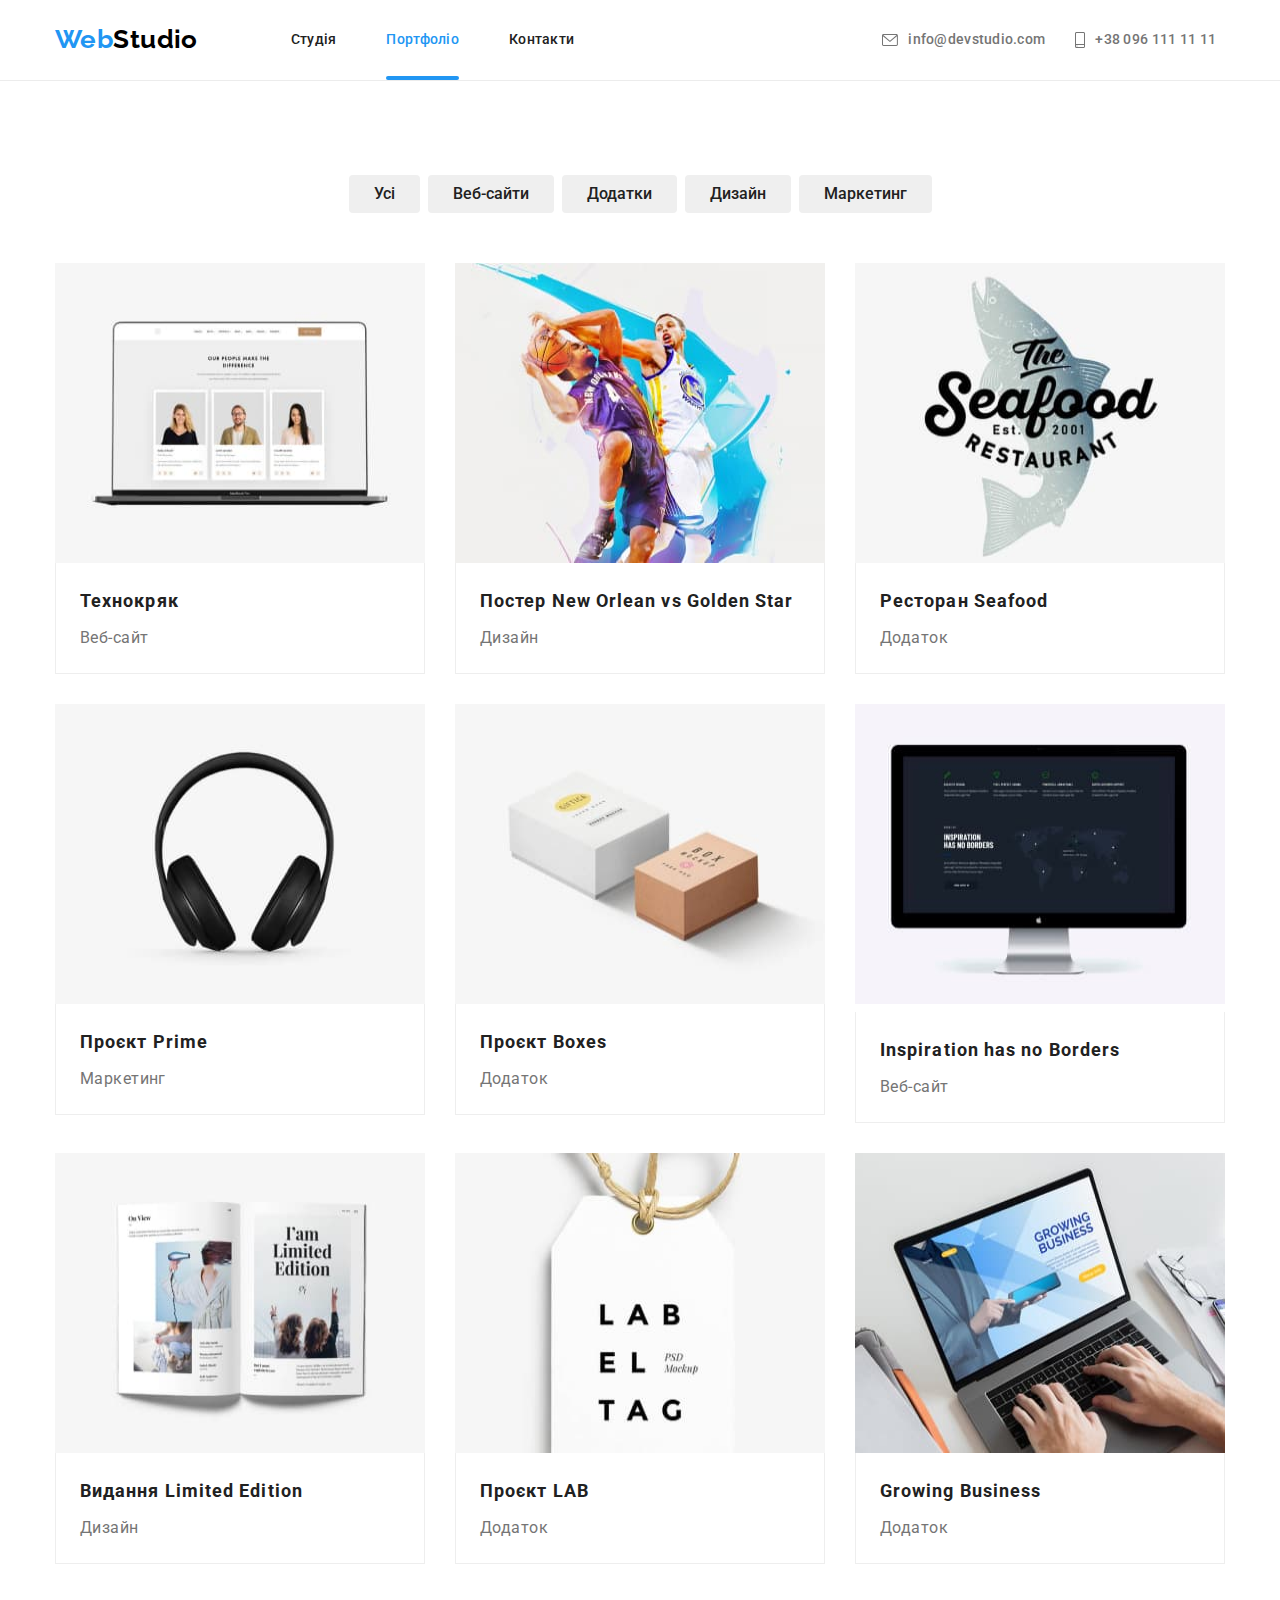
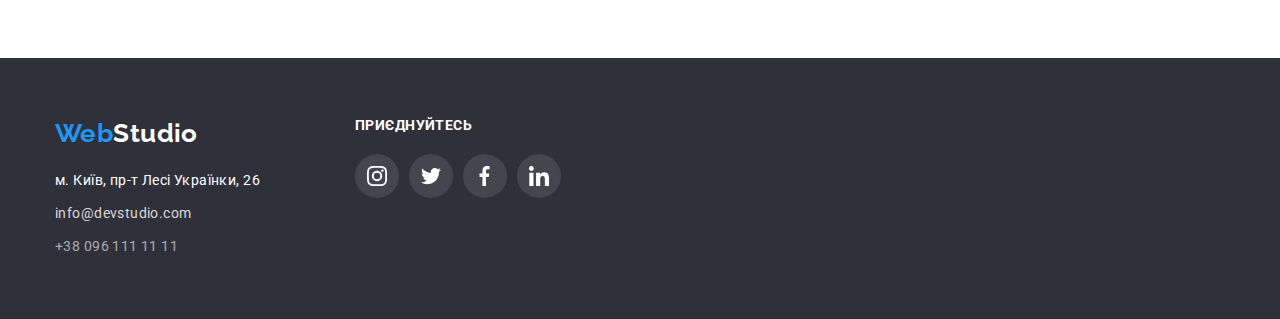
==== portfolio.html @ 81629dce "copy hw5" ====
<!DOCTYPE html>
<html lang="uk">
  <head>
    <meta charset="UTF-8" />
    <meta http-equiv="X-UA-Compatible" content="IE=edge" />
    <meta name="viewport" content="width=device-width, initial-scale=1.0" />
    <title>Портфоліо</title>
    <link
      rel="stylesheet"
      href="https://cdnjs.cloudflare.com/ajax/libs/modern-normalize/1.1.0/modern-normalize.min.css"
    />
    <link rel="stylesheet" href="./css/styles.css" />
    <link rel="preconnect" href="https://fonts.googleapis.com" />
    <link rel="preconnect" href="https://fonts.gstatic.com" crossorigin />
    <link
      href="https://fonts.googleapis.com/css2?family=Raleway:wght@700&family=Roboto:wght@400;500;700;900&display=swap"
      rel="stylesheet"
    />
  </head>
  <body>
    <header class="main-header">
      <div class="container header">
        <a href="./index.html" class="logo link">
          <span class="accent">Web</span>Studio</a
        >
        <nav>
          <ul class="site-nav list">
            <li class="site--nav-item">
              <a href="./index.html" class="link">Студія</a>
            </li>
            <li class="site--nav-item">
              <a href="./portfolio.html" class="link current">Портфоліо</a>
            </li>
            <li class="site--nav-item">
              <a href="#" class="link">Контакти</a>
            </li>
          </ul>
        </nav>
        <ul class="contact-list list">
          <li class="contact-list-item">
            <a href="mailto:info@devstudio.com" class="link contact-link">
              <svg  class="contact-icon"  width="16" height="12" >
                <use href="./images/symbol-defs.svg#icon-envelope"></use>
               </svg>
               info@devstudio.com</a
            >
          </li>
          <li class="contact-list-item">
            <a href="tel:+380961111111" class="link contact-link">
              <svg class="contact-icon" width="10" height="16">
                <use href="./images/symbol-defs.svg#icon-smartphone"></use>
               </svg>
               +38 096 111 11 11</a>
          </li>
        </ul>
      </div>
    </header>

    <!------- main content ---------->

    <main>
      <section class="section">
        <div class="container">
          <h1 class="visually-hidden">Портфоліо</h1>
          <ul class="list filter">
            <li class="filter-item">
              <button class="filter-button" type="button">Усі</button>
            </li>
            <li class="filter-item">
              <button class="filter-button" type="button">Веб-сайти</button>
            </li>
            <li class="filter-item">
              <button class="filter-button" type="button">Додатки</button>
            </li>
            <li class="filter-item">
              <button class="filter-button" type="button">Дизайн</button>
            </li>
            <li class="filter-item">
              <button class="filter-button" type="button">Маркетинг</button>
            </li>
          </ul>
          <ul class="list portfolio">
            <li class="portfolio-item">
              <a href="#" class="link">
                  <div class="overlay">
                    <img
                      class="portfolio-photo"
                      src=".//images/img.jpg"
                      alt="Технокряк"
                      width="370"
                      height="300"/>

                      <p class="overlay-text">Ресурс пропонує комплексні пропозиції з різним рівнем функціоналу та сервісів. Все це дозволить відвідувачу отримати вичерпні відомості про компанію чи приватну особу.</p>
                  </div>
                <div class="border">
                  <h2 class="name">Технокряк</h2>
                  <p class="form">Веб-сайт</p>
                </div></a>
            </li>
            <li class="portfolio-item">
              <a href="#" class="link">
                <div class="overlay">
                  <img
                    class="portfolio-photo"
                    src="./images/img(1).jpg"
                    alt="Постер з баскетболістами"
                    width="370"
                    height="300"/>
                    <p class="overlay-text">Lorem ipsum dolor sit amet consectetur adipisicing elit. Id alias, officiis eaque accusantium autem vitae optio, expedita laborum quaerat odit tempora dolores rerum nemo dolorum eos inventore aut. Animi, similique!</p>
                </div>

                <div class="border">
                  <h2 class="name">Постер New Orlean vs Golden Star</h2>
                  <p class="form">Дизайн</p>
                </div></a
              >
            </li>
            <li class="portfolio-item">
              <a href="#" class="link">
                <div class="overlay">
                  <img
                    class="portfolio-photo"
                    src="./images/img(2).jpg"
                    alt="Логотип з рибою"
                    width="370"
                    height="300"/>
                    <p class="overlay-text">Lorem ipsum dolor sit amet consectetur adipisicing elit. Id alias, officiis eaque accusantium autem vitae optio, expedita laborum quaerat odit tempora dolores rerum nemo dolorum eos inventore aut. Animi, similique!</p>

                </div>
                <div class="border">
                  <h2 class="name">Ресторан Seafood</h2>
                  <p class="form">Додаток</p>
                </div></a>
            </li>
            <li class="portfolio-item">
              <a href="#" class="link">
                <div class="overlay">
                  <img
                    class="portfolio-photo"
                    src="./images/img(3).jpg"
                    alt="Навушники"
                    width="370"
                    height="300"/>
                    <p class="overlay-text">Lorem ipsum dolor sit amet consectetur adipisicing elit. Id alias, officiis eaque accusantium autem vitae optio, expedita laborum quaerat odit tempora dolores rerum nemo dolorum eos inventore aut. Animi, similique!</p>
                </div>

                <div class="border">
                  <h2 class="name">Проєкт Prime</h2>
                  <p class="form">Маркетинг</p>
                </div></a>
            </li>
            <li class="portfolio-item">
              <a href="#" class="link">
                <div class="overlay">
                  <img
                    class="portfolio-photo"
                    src="./images/img(4).jpg"
                    alt="Дві коробки"
                    width="370"
                    height="300"/>
                    <p class="overlay-text">Lorem ipsum dolor sit amet consectetur adipisicing elit. Id alias, officiis eaque accusantium autem vitae optio, expedita laborum quaerat odit tempora dolores rerum nemo dolorum eos inventore aut. Animi, similique!</p>
                </div>
                <div class="border">
                  <h2 class="name">Проєкт Boxes</h2>
                  <p class="form">Додаток</p>
                </div></a>
            </li>
            <li class="portfolio-item">
              <a href="#" class="link">
                <div class="overlay">
                  <img
                    class="portfoliio-photo"
                    src="./images/img(5).jpg"
                    alt="Монітор"
                    width="370"
                    height="300"/>
                    <p class="overlay-text">Lorem ipsum dolor sit amet consectetur adipisicing elit. Id alias, officiis eaque accusantium autem vitae optio, expedita laborum quaerat odit tempora dolores rerum nemo dolorum eos inventore aut. Animi, similique!</p>
                </div>
                <div class="border">
                  <h2 class="name">Inspiration has no Borders</h2>
                  <p class="form">Веб-сайт</p>
                </div></a
              >
            </li>
            <li class="portfolio-item">
              <a href="#" class="link">
                <div class="overlay">
                  <img
                    class="portfolio-photo"
                    src="./images/img(6).jpg"
                    alt="Журнал"
                    width="370"
                    height="300"/>
                    <p class="overlay-text">Lorem ipsum dolor sit amet consectetur adipisicing elit. Id alias, officiis eaque accusantium autem vitae optio, expedita laborum quaerat odit tempora dolores rerum nemo dolorum eos inventore aut. Animi, similique!</p>
                </div>
                <div class="border">
                  <h2 class="name">Видання Limited Edition</h2>
                  <p class="form">Дизайн</p>
                </div></a
              >
            </li>
            <li class="portfolio-item">
              <a href="#" class="link">
                <div class="overlay">
                  <img
                    class="portfolio-photo"
                    src="./images/img(7).jpg"
                    alt="Лейбл"
                    width="370"
                    height="300"
                  />
                  <p class="overlay-text">Lorem ipsum dolor sit amet consectetur adipisicing elit. Id alias, officiis eaque accusantium autem vitae optio, expedita laborum quaerat odit tempora dolores rerum nemo dolorum eos inventore aut. Animi, similique!</p>
                </div>
                <div class="border">
                  <h2 class="name">Проєкт LAB</h2>
                  <p class="form">Додаток</p>
                </div></a
              >
            </li>
            <li class="portfolio-item">
              <a href="#" class="link">
                <div class="overlay">
                  <img
                    class="portfolio-photo"
                    src="./images/img(8).jpg"
                    alt="Ноутбук"
                    width="370"
                    height="300"
                  />
                  <p class="overlay-text">Lorem ipsum dolor sit amet consectetur adipisicing elit. Id alias, officiis eaque accusantium autem vitae optio, expedita laborum quaerat odit tempora dolores rerum nemo dolorum eos inventore aut. Animi, similique!</p>
                </div>
                <div class="border">
                  <h2 class="name">Growing Business</h2>
                  <p class="form">Додаток</p>
                </div></a
              >
            </li>
          </ul>
        </div>
      </section>
    </main>
    <!-- footer -->
    <footer class="footer">
      <div class="container footer-container">
       <div class="address-block">
          <a href="./index.html" class="link logo-second"
            ><span class="accent">Web</span>Studio</a
          >
          <address>
            <ul class="address-list list">
              <li>
                <a
                  href="https://goo.gl/maps/CPtrU1FHBa2aNyZL9"
                  target="_blank"
                  rel="noopener noreferrer"
                  class="address link"
                  >м. Київ, пр-т Лесі Українки, 26</a
                >
              </li>
              <li>
                <a href="mailto:info@devstudio.com" class="mail link"
                  >info@devstudio.com</a
                >
              </li>
              <li>
                <a href="tel:+380961111111" class="tel link">+38 096 111 11 11</a>
              </li>
            </ul>
          </address>
       </div>
       <div class="join">
        <span class="join-us">ПРИЄДНУЙТЕСЬ</span>
        <ul class="list join-list">
          <li> <a class="join-link" href=""> <svg width="20" height="20">
            <use href="./images/symbol-defs.svg#icon-instagram2"></use>
          </svg></a></li>
          <li> <a class="join-link" href=""> <svg width="20" height="20">
            <use href="./images/symbol-defs.svg#icon-twitter2"></use>
          </svg></a></li>
          <li> <a class="join-link" href=""> <svg width="20" height="20">
            <use href="./images/symbol-defs.svg#icon-facebook2"></use>
          </svg></a></li>
          <li> <a class="join-link" href=""> <svg width="20" height="20">
            <use href="./images/symbol-defs.svg#icon-linkedin2"></use>
          </svg></a></li>
        </ul>
       </div>
      </div>
    </footer>
  </body>
</html>
---- css/styles.css ----
:root {
  --primary-text-color: #757575;
  --title-text-color: #212121;
  --accent-color: #2196f3;
  --hover-button-color: #188ce8;
  --primary-white-color: #ffffff;
  --background-color: #f5f5f5;
  --black-for-logo: #000000;
  --mail-color: #d9d9d9;
  --tel-color: rgba(255, 255, 255, 0.6);
  --button-color: #f5f4fa;
  --background-footer-color: #2f303a;
  --border-color: #eeeeee;
  --hero-background: #c4c4c4;
  --backrgound-link-footer: rgba(255, 255, 255, 0.1);
  --icons-color: #afb1b8;
}
/* general */
body {
  background-color: var(--primary-white-color);
  color: var(--primary-text-color);
  font-family: "Roboto", "Verdana", "Tahoma", sans-serif;
  font-style: normal;
  font-size: 14px;
  line-height: 1.71;
  letter-spacing: 0.03em;
}
h1,
h2,
h3,
p {
  margin-top: 0;
  margin-bottom: 0;
}
.list {
  list-style: none;
  margin: 0;
  padding: 0;
}
.link {
  text-decoration: none;
}
.container {
  width: 1200px;
  padding-left: 15px;
  padding-right: 15px;
  margin-left: auto;
  margin-right: auto;
}
.section {
  padding-top: 94px;
  padding-bottom: 94px;
}
/* -----------header------------- */

.container.header {
  display: flex;
  align-items: center;
}
.main-header {
  border-bottom: 1px solid #ececec;
}
.logo {
  display: flex;
  color: var(--black-for-logo);
  font-family: "Raleway", "Roboto", sans-serif;
  font-weight: 700;
  font-size: 26px;
  line-height: 1.2;
  margin-right: 93px;
}
.accent {
  color: var(--accent-color);
}

/* site-nav */
.site-nav {
  display: flex;
}
.site--nav-item {
  position: relative;
}
.site--nav-item:not(:last-child) {
  margin-right: 50px;
}
.site-nav .link {
  display: block;
  color: var(--title-text-color);
  font-weight: 500;
  line-height: 1.14;
  letter-spacing: 0.02em;
  padding-top: 32px;
  padding-bottom: 32px;
  transition-property: color;
  transition-duration: 250ms;
  transition-timing-function: cubic-bezier(0.4, 0, 0.2, 1);
}

.site-nav .link:hover,
.site-nav .link:focus {
  color: var(--accent-color);
}
/* contacts */
.contact-list {
  display: flex;
  margin-left: 308px;

  align-items: center;
}

.contact-list-item:not(:last-child) {
  margin-right: 30px;
}
.contact-link {
  display: flex;
  align-items: center;
  color: var(--primary-text-color);
  font-weight: 500;
  line-height: 1.14;
  letter-spacing: 0.02em;
  padding-top: 32px;
  padding-bottom: 32px;
  transition-property: color;
  transition-duration: 250ms;
  transition-timing-function: cubic-bezier(0.4, 0, 0.2, 1);
}

.contact-link:hover,
.contact-link:focus {
  color: var(--accent-color);
}

.contact-icon {
  margin-right: 10px;
  fill: currentColor;
}

.site-nav .current {
  color: var(--accent-color);
}

.current::after {
  content: "";
  position: absolute;
  width: 100%;
  height: 4px;
  border-radius: 2px;
  background-color: var(--accent-color);
  left: 0;
  bottom: 0;
}

/* footer */
.footer {
  background-color: var(--background-footer-color);
  padding-top: 60px;
  padding-bottom: 60px;
}
.footer-container {
  display: flex;
}
.logo-second {
  display: block;
  color: var(--primary-white-color);
  font-family: "Raleway", "Roboto", sans-serif;
  font-weight: 700;
  font-size: 26px;
  line-height: 1.2;
  margin-bottom: 20px;
}
.accent {
  color: var(--accent-color);
}
.address-list {
  font-style: normal;
}
.address-list .address {
  display: block;
  color: var(--primary-white-color);
  margin-bottom: 9px;
}

.address-list .mail {
  display: block;
  color: var(--mail-color);
  margin-bottom: 9px;
}
.address-list .tel {
  color: var(--tel-color);
}
.address,
.mail,
.tel {
  transition-property: color;
  transition-duration: 250ms;
  transition-timing-function: cubic-bezier(0.4, 0, 0.2, 1);
}
.address:hover,
.address:focus,
.mail:hover,
.mail:focus,
.tel:hover,
.tel:focus {
  color: var(--accent-color);
}

.join {
  margin-left: 95px;
}
.join-us {
  display: block;
  font-weight: 700;
  font-size: 14px;
  line-height: 1.14;
  letter-spacing: 0.03em;
  margin-bottom: 40px;
  color: var(--primary-white-color);
  margin-bottom: 20px;
}
.join-list {
  display: flex;
  gap: 10px;
}

.join-link {
  display: flex;
  align-items: center;
  justify-content: center;
  width: 44px;
  height: 44px;
  background-color: var(--backrgound-link-footer);
  border-radius: 50%;
  transition-property: background-color;
  transition-duration: 250ms;
  transition-timing-function: cubic-bezier(0.4, 0, 0.2, 1);
}

.join-link:hover,
.join-link:focus {
  background-color: var(--accent-color);
}
/* main page */

/* hero */
.section.hero {
  max-width: 1600px;
  padding-top: 200px;
  padding-bottom: 200px;
  background-image: linear-gradient(
      rgba(47, 48, 58, 0.4),
      rgba(47, 48, 58, 0.4)
    ),
    url(../images/herobackgroun.jpg);
  background-repeat: no-repeat;
  background-position: 50% 50%;
  background-color: var(--hero-background);
  margin-left: auto;
  margin-right: auto;
  background-size: cover;
}

.hero {
  text-align: center;
}

.hero-title {
  margin-bottom: 30px;
  width: 696px;
  margin-left: auto;
  margin-right: auto;
  color: var(--primary-white-color);
  font-weight: 900;
  font-size: 44px;
  line-height: 1.36;
  text-align: center;
  letter-spacing: 0.06em;
  text-transform: uppercase;
}
.button {
  padding: 10px 32px;
  color: var(--primary-white-color);
  background-color: var(--accent-color);
  box-shadow: 0px 4px 4px rgba(0, 0, 0, 0.15);
  border-radius: 4px;
  border-color: var(--accent-color);
  font-weight: 700;
  font-size: 16px;
  line-height: 1.88;
  text-align: center;
  letter-spacing: 0.06em;
  cursor: pointer;
  transition-property: background-color;
  transition-duration: 250ms;
  transition-timing-function: cubic-bezier(0.4, 0, 0.2, 1);
}
.button:hover,
.button:focus {
  background-color: var(--hover-button-color);
}

/* advances */
.advances-list.list {
  display: flex;
}
.advances-list .list-item:not(:last-child) {
  margin-right: 30px;
}
.visually-hidden {
  position: absolute;
  white-space: nowrap;
  width: 1px;
  height: 1px;
  overflow: hidden;
  border: 0;
  padding: 0;
  clip: rect(0 0 0 0);
  clip-path: inset(50%);
  margin: -1px;
}

.advances-icon {
  display: flex;
  background-color: var(--button-color);
  width: 270px;
  height: 120px;
  align-items: center;
  justify-content: center;
  margin-bottom: 30px;
}
.caption {
  color: var(--title-text-color);
  font-weight: 700;
  line-height: 1.14;
  margin-bottom: 10px;
}

/* our work */
.section.work {
  padding-top: 0px;
}
.work-list {
  display: flex;
}
.work-list-item:not(:last-child) {
  margin-right: 30px;
}
/* .work-list-item {
  list-style: none;
} */
.work-title,
.team-title,
.clients-title {
  color: var(--title-text-color);
  font-weight: 700;
  font-size: 36px;
  line-height: 1.17;
  text-align: center;
  margin-bottom: 50px;
}
.img {
  display: block;
}
.name-photo-thumb {
  position: relative;
  display: block;
}

.name-photo {
  position: absolute;
  left: 0;
  bottom: 0;
  display: flex;
  justify-content: center;
  align-items: center;
  width: 370px;
  height: 70px;
  background-color: rgba(47, 48, 58, 0.8);
}
.name-photo-text {
  font-weight: 700;
  font-size: 14px;
  line-height: 1.14;
  text-align: center;
  letter-spacing: 0.03em;
  color: rgba(255, 255, 255, 1);
}

/* team */
.team {
  background-color: var(--button-color);
}
.team-list {
  display: flex;
}
.team-list-item {
  background-color: var(--primary-white-color);
  box-shadow: 0px 1px 3px rgba(0, 0, 0, 0.12), 0px 1px 1px rgba(0, 0, 0, 0.14),
    0px 2px 1px rgba(0, 0, 0, 0.2);
  border-radius: 0px 0px 4px 4px;
}
.team-list-item:not(:last-child) {
  margin-right: 30px;
}
.team-photo {
  margin-bottom: 30px;
}
.employee {
  color: var(--title-text-color);
  font-weight: 500;
  font-size: 16px;
  line-height: 1.19;
  text-align: center;
  margin-bottom: 10px;
}
.post {
  margin-bottom: 16px;
  font-size: 16px;
  line-height: 1.19;
  text-align: center;
}

.employee-link {
  display: flex;
  align-items: center;
  justify-content: center;
  width: 44px;
  height: 44px;
  /* background-color: teal; */
  color: var(--icons-color);
  border-radius: 50%;
  margin-bottom: 30px;
  transition: background-color 250ms cubic-bezier(0.4, 0, 0.2, 1),
    color 250ms cubic-bezier(0.4, 0, 0.2, 1);
}
.employee-link:hover {
  background-color: var(--accent-color);
  color: var(--primary-white-color);
}

.employee-icons {
  display: flex;
  align-items: center;
  justify-content: center;
  gap: 10px;
}
.employee-social-icon {
  fill: currentColor;
}

/* ------------------CLIENTS------- */
.clients-title {
  margin-bottom: 50px;
}

.clients-list {
  display: flex;
  gap: 30px;
}
.clients-links {
  display: flex;
  justify-content: center;
  align-items: center;
  min-height: 92px;
  width: 170px;
  color: var(--icons-color);
  border-radius: 4px;
  border: 1px solid var(--icons-color);
  transition: border 250ms cubic-bezier(0.4, 0, 0.2, 1),
    color 250ms cubic-bezier(0.4, 0, 0.2, 1);
}

.clients-links:hover,
.clients-links:focus {
  color: var(--accent-color);
  border: 1px solid var(--accent-color);
}
.clients-icon {
  fill: currentColor;
}

/*--------------------------portfolio page------------------- */

.filter {
  display: flex;
  justify-content: center;
  margin-bottom: 50px;
}
.filter-button {
  padding: 6px 25px 6px 25px;
}
.filter-item:not(:last-child) {
  margin-right: 8px;
}
.filter-button {
  color: var(--title-text-color);
  font-family: "Roboto", sans-serif;
  font-style: normal;
  font-weight: 500;
  font-size: 16px;
  line-height: 1.62;
  border: none;
  cursor: pointer;
  border-radius: 4px;
  transition: background-color 250ms cubic-bezier(0.4, 0, 0.2, 1),
    color 250ms cubic-bezier(0.4, 0, 0.2, 1),
    box-shadow 250ms cubic-bezier(0.4, 0, 0.2, 1),
    border-radius 250ms cubic-bezier(0.4, 0, 0.2, 1);
}

.filter-button:hover,
.filter-button:focus {
  background-color: var(--accent-color);
  color: var(--primary-white-color);
  box-shadow: 0px 3px 1px rgba(0, 0, 0, 0.1), 0px 1px 2px rgba(0, 0, 0, 0.08),
    0px 2px 2px rgba(0, 0, 0, 0.12);
  border-radius: 4px;
}
.portfolio {
  display: flex;
  flex-wrap: wrap;
}
.portfolio-item {
  position: relative;
}
.overlay {
  position: relative;
  overflow: hidden;
}
.overlay-text {
  position: absolute;
  width: 100%;
  height: 100%;
  top: 0;
  left: 0;
  padding: 63px 24px;
  background-color: rgba(33, 150, 243, 0.9);
  transform: translateY(100%);
  transition: transform 250ms cubic-bezier(0.4, 0, 0.2, 1);
  color: var(--primary-white-color);
  font-size: 18px;
  line-height: 1.56;
  letter-spacing: 0.03em;
}
.portfolio-item:hover .overlay-text {
  transform: translateY(0);
}
/* .overlay-text {
  font-weight: 400;
  font-size: 18px;
  line-height: 1.56;
  letter-spacing: 0.03em;
  color: var(--primary-white-color);
 
} */

.portfolio-item {
  margin-right: 30px;
  margin-bottom: 30px;
  transition: box-shadow 250ms cubic-bezier(0.4, 0, 0.2, 1);
}
.portfolio-item:hover,
.portfolio-item:focus {
  box-shadow: 0px 1px 1px rgba(0, 0, 0, 0.12), 0px 4px 4px rgba(0, 0, 0, 0.06),
    1px 4px 6px rgba(0, 0, 0, 0.16);
}
.portfolio-photo {
  display: block;
}
.border {
  padding-top: 20px;
  border-right: 1px solid var(--border-color);
  border-bottom: 1px solid var(--border-color);
  border-left: 1px solid var(--border-color);
}
.portfolio-item:nth-child(3n) {
  margin-right: 0;
}
.portfolio-item:nth-last-child(-n + 3) {
  margin-bottom: 0;
}

.name {
  color: var(--title-text-color);
  font-weight: 700;
  font-size: 18px;
  line-height: 2;
  letter-spacing: 0.06em;
  margin-left: 24px;
  margin-bottom: 4px;
}

.form {
  color: var(--primary-text-color);
  font-size: 16px;
  line-height: 1.88;
  margin-left: 24px;
  margin-bottom: 20px;
}

.backdrop {
  position: fixed;
  top: 0;
  left: 0;
  width: 100%;
  height: 100%;
  background-color: rgba(0, 0, 0, 0.2);
}
.backdrop.is-hidden {
  opacity: 0;
  pointer-events: none;
  visibility: hidden;
}

.modal {
  position: absolute;
  top: 50%;
  left: 50%;
  transform: translate(-50%, -50%) scaleX(1);
  min-width: 528px;
  min-height: 581px;
  background-color: rgba(255, 255, 255, 1);
  transition: transform 250ms cubic-bezier(0.4, 0, 0.2, 1);
}
.backdrop.is-hidden .modal {
  transform: translate(-50%, -50%) scaleX(0.1);
}
.close-button {
  position: absolute;
  top: 8px;
  right: 8px;
  background: var(--primary-white-color);
  border: 1px solid rgba(0, 0, 0, 0.1);
  border-radius: 50%;
  width: 30px;
  height: 30px;
  display: flex;
  align-items: center;
  justify-content: center;
  transition: border 250ms cubic-bezier(0.4, 0, 0.2, 1);
}
.close-button:hover,
.close-button:focus {
  border: 1px solid var(--accent-color);
}
.cross {
  fill: var(--black-for-logo);
}
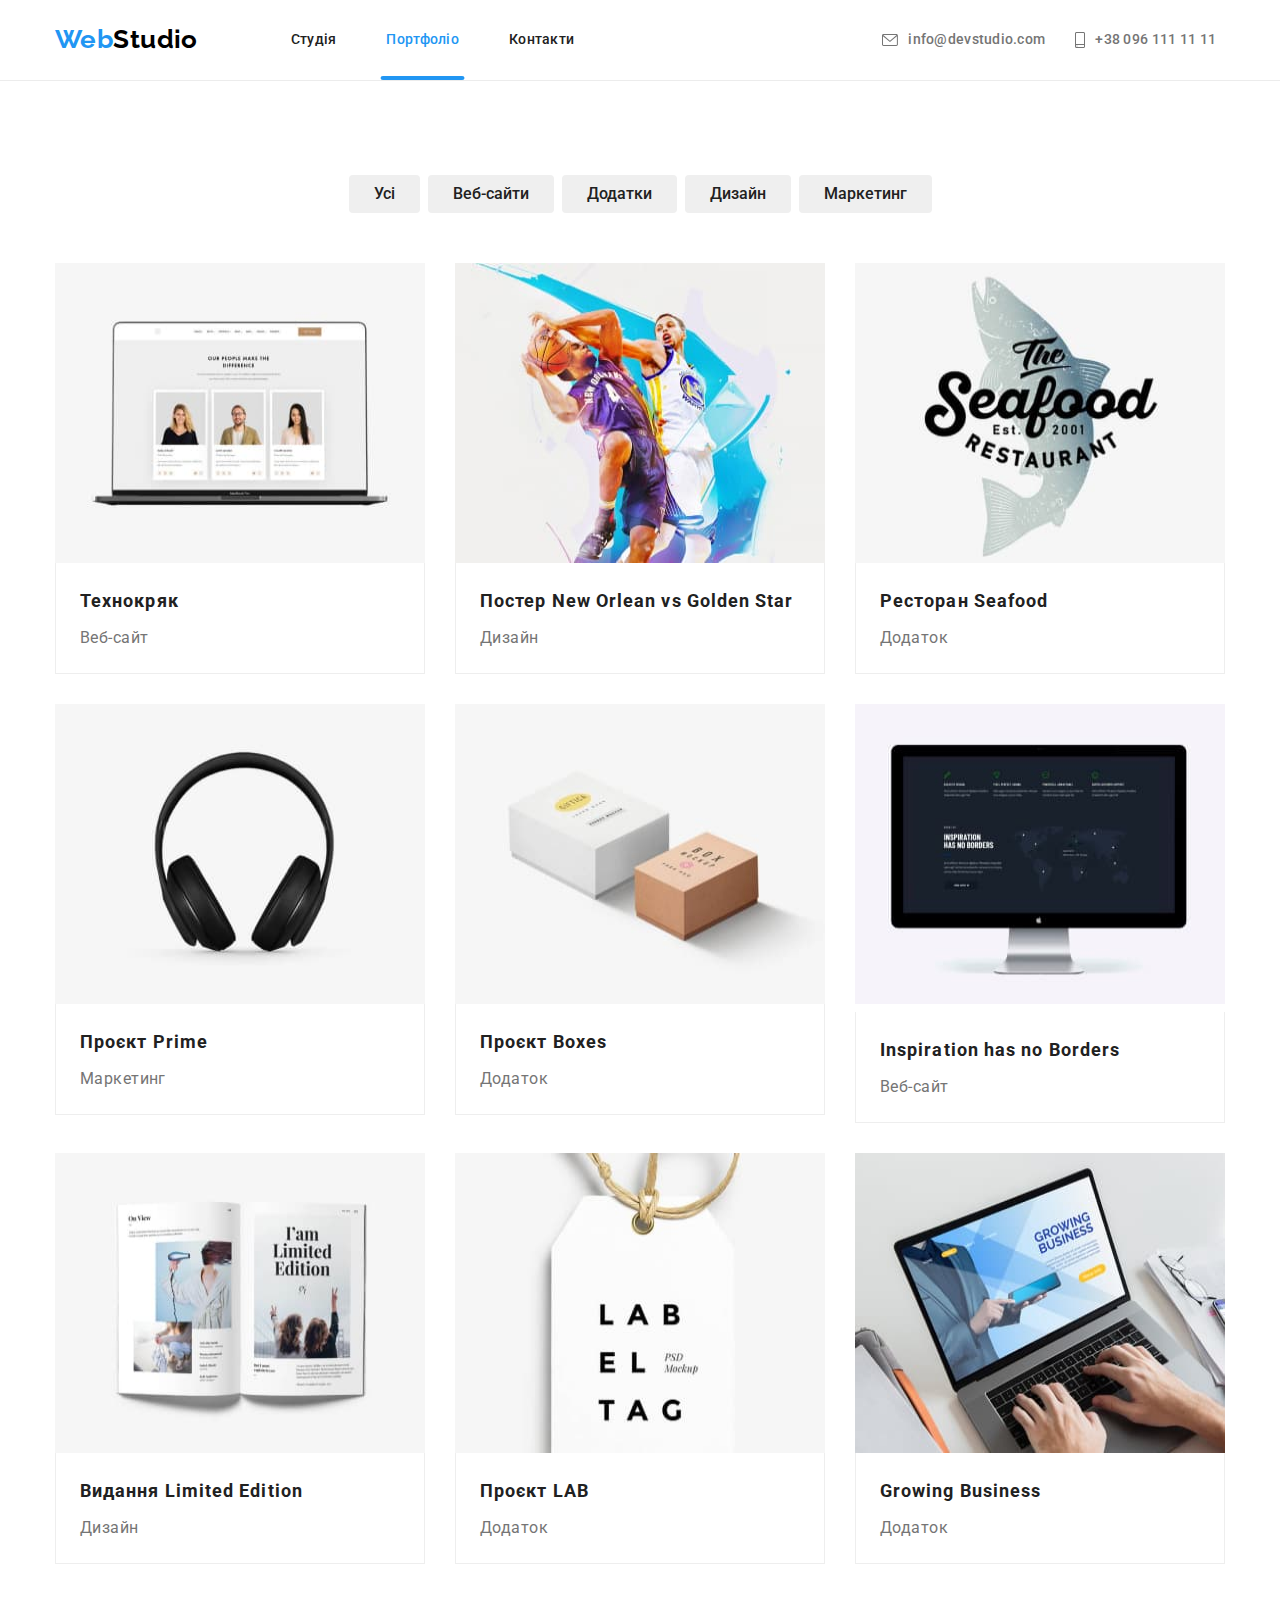
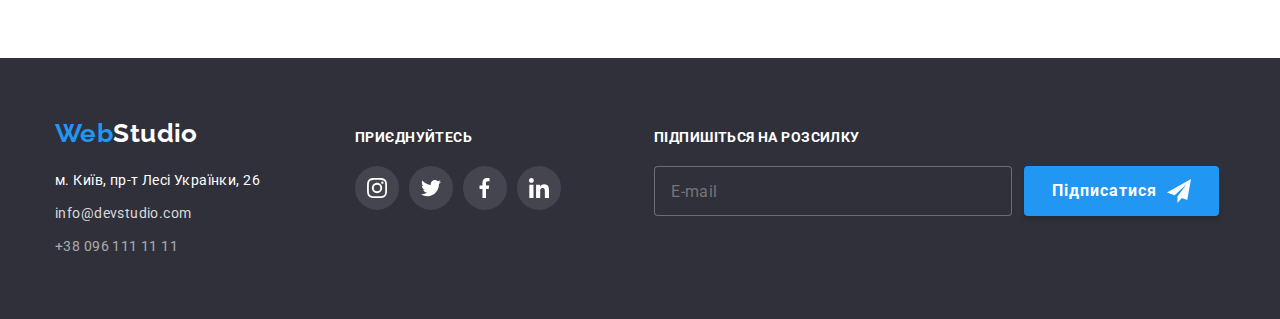
==== commit 0955b46d: "Update portfolio.html" ====
--- a/portfolio.html
+++ b/portfolio.html
@@ -285,7 +285,23 @@
           </svg></a></li>
         </ul>
        </div>
+       <div class="sign-up">
+        <form class="form-sign-up">
+            <p class="sign-up-title">ПІДПИШІТЬСЯ НА РОЗСИЛКУ</p>
+            <div class="sign-up-block">
+              <lable for="user-email" class="email-lable"></lable>
+              <input class="sign-up-email" type="email" name="email" id="user-email" placeholder="E-mail">
+              <button type="submit" class="btn-sign-up">Підписатися
+                <svg class="plane-img" width="24" height="24">
+                  <use href="./images/symbol-defs.svg#plane"></use>
+                </svg>
+              </button>
+            </div>
+        </form>
+    </div>
       </div>
+      
+      
     </footer>
   </body>
 </html>
--- a/css/styles.css
+++ b/css/styles.css
@@ -148,6 +148,7 @@
   background-color: var(--accent-color);
   left: 0;
   bottom: 0;
+  transform: scaleX(1.15);
 }
 
 /* footer */
@@ -158,6 +159,7 @@
 }
 .footer-container {
   display: flex;
+  align-items: baseline;
 }
 .logo-second {
   display: block;
@@ -207,6 +209,7 @@
 .join {
   margin-left: 95px;
 }
+
 .join-us {
   display: block;
   font-weight: 700;
@@ -238,6 +241,67 @@
 .join-link:hover,
 .join-link:focus {
   background-color: var(--accent-color);
+}
+
+.sign-up {
+  margin-left: 93px;
+}
+.sign-up-title {
+  font-weight: 700;
+  font-size: 14px;
+  line-height: 1.14;
+  letter-spacing: 0.03em;
+  color: var(--primary-white-color);
+  margin-bottom: 20px;
+}
+
+.btn-sign-up {
+  background: var(--accent-color);
+  box-shadow: 0px 4px 4px rgba(0, 0, 0, 0.15);
+  border: none;
+  border-radius: 4px;
+  font-weight: 700;
+  font-size: 16px;
+  line-height: 1.88;
+  display: flex;
+  align-items: center;
+  text-align: center;
+  letter-spacing: 0.06em;
+  color: var(--primary-white-color);
+  padding: 10px 28px;
+  margin-left: 12px;
+}
+.plane-img {
+  margin-left: 10px;
+}
+/* 
+.sign-up-email,
+.btn-sign-up {
+  display: block;
+} */
+
+.sign-up-block{
+  display: flex;
+  align-items: center;
+
+  justify-content: center;
+}
+.sign-up-email {
+  padding-left: 16px;
+  width: 358px;
+  height: 50px;
+  background-color: var(--background-footer-color);
+  border: 1px solid rgba(255, 255, 255, 0.3);
+  border-radius: 4px;
+
+  font-family: "Roboto";
+  font-style: normal;
+  font-weight: 400;
+  font-size: 16px;
+  line-height: 1.25;
+  letter-spacing: 0.03em;
+
+  color: rgba(255, 255, 255, 0.6);
 }
 /* main page */
 
@@ -637,6 +701,7 @@
   align-items: center;
   justify-content: center;
   transition: border 250ms cubic-bezier(0.4, 0, 0.2, 1);
+  
 }
 .close-button:hover,
 .close-button:focus {
@@ -646,3 +711,29 @@
   fill: var(--black-for-logo);
 }
 
+.form-container {
+  padding: 40px;
+  
+}
+
+.user-information {
+  text-align: center;
+justify-content: center;
+}
+.btn-send {
+  background: var(--accent-color);
+box-shadow: 0px 4px 4px rgba(0, 0, 0, 0.15);
+border-radius: 4px;
+border: none;
+padding: 10px 52px;
+display: flex;
+align-items: center;
+text-align: center;
+color: var(--primary-white-color);
+font-weight: 700;
+font-size: 16px;
+line-height: 1.88;
+letter-spacing: 0.06em;
+margin-left: auto;
+margin-right: auto;
+}